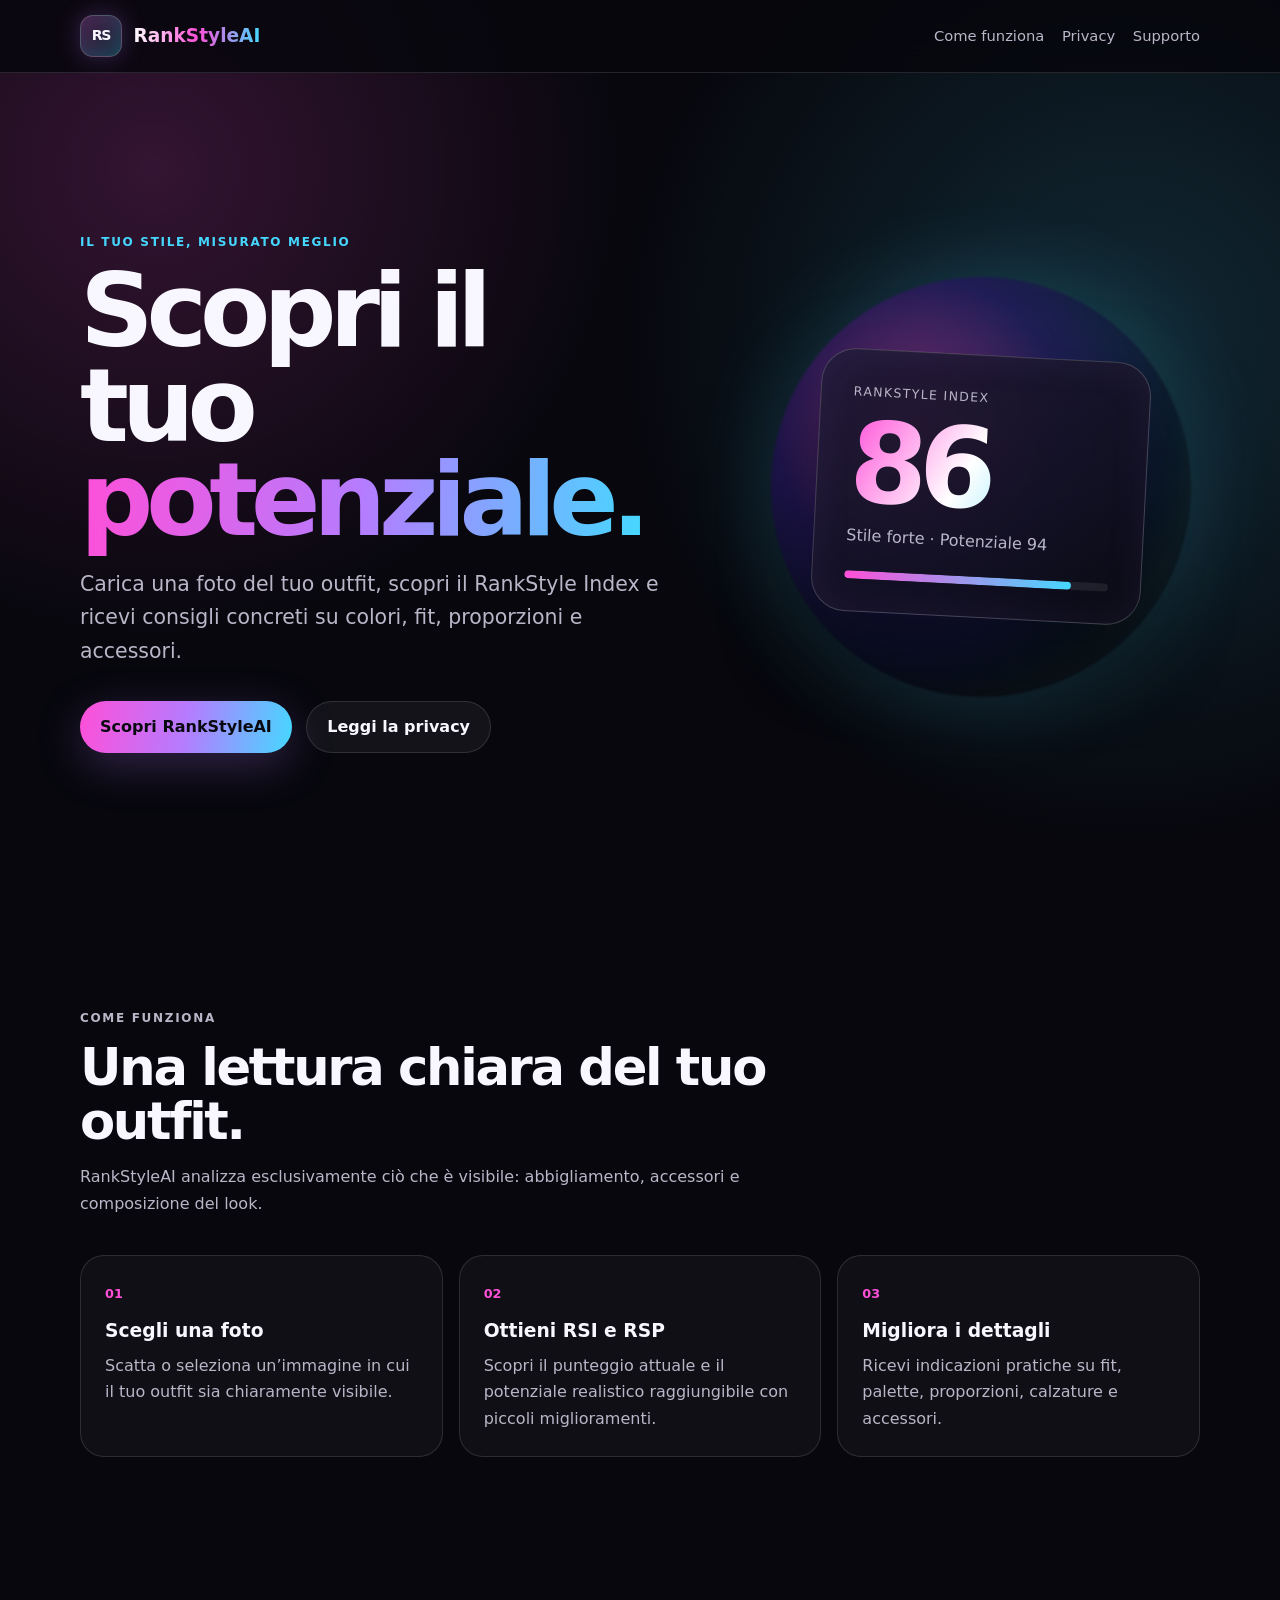
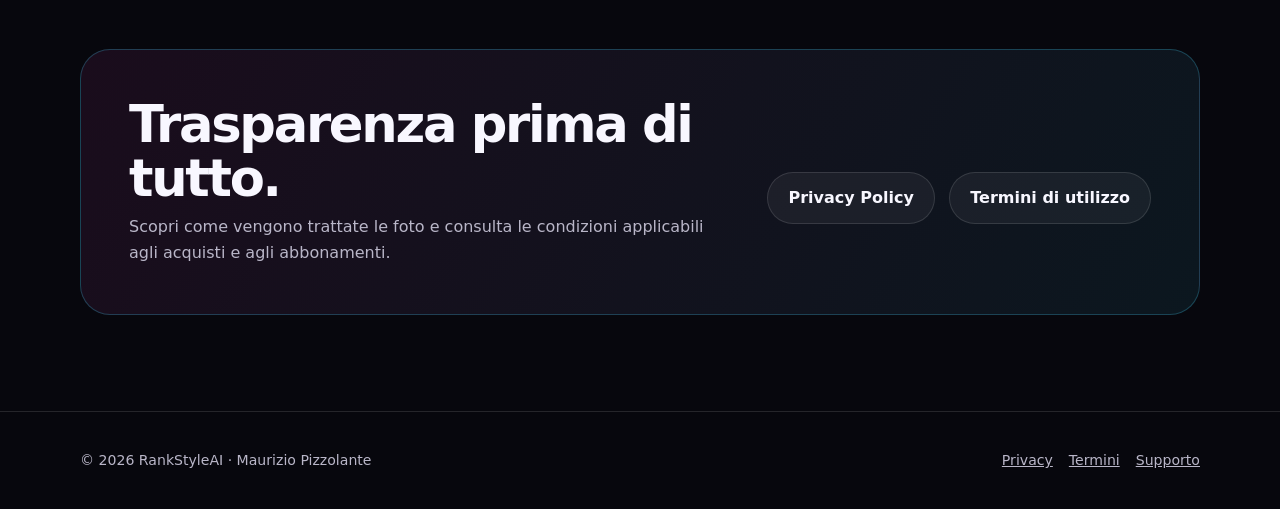
==== index.html @ 20ea955f "Launch RankStyleAI website" ====
<!doctype html>
<html lang="it">
<head>
  <meta charset="utf-8">
  <meta name="viewport" content="width=device-width, initial-scale=1">
  <meta name="theme-color" content="#07070d">
  <meta name="description" content="RankStyleAI trasforma una foto del tuo outfit in un punteggio e consigli di stile personalizzati.">
  <meta property="og:type" content="website"><meta property="og:title" content="RankStyleAI — Scopri il potenziale del tuo stile"><meta property="og:description" content="Trasforma una foto del tuo outfit in un punteggio e consigli di stile personalizzati."><meta property="og:url" content="https://mauriziopizzolante.github.io/rankstyleai-site/"><meta property="og:image" content="https://mauriziopizzolante.github.io/rankstyleai-site/og.png">
  <meta name="twitter:card" content="summary_large_image"><meta name="twitter:title" content="RankStyleAI"><meta name="twitter:description" content="Scopri il potenziale del tuo stile"><meta name="twitter:image" content="https://mauriziopizzolante.github.io/rankstyleai-site/og.png">
  <title>RankStyleAI — Scopri il potenziale del tuo stile</title>
  <link rel="icon" href="icon.png" type="image/png">
  <link rel="stylesheet" href="styles.css">
</head>
<body>
  <a class="skip-link" href="#contenuto">Vai al contenuto</a>
  <header class="site-header">
    <nav class="nav" aria-label="Navigazione principale">
      <a class="brand" href="./" aria-label="RankStyleAI home"><span class="brand-mark" aria-hidden="true">RS</span><span class="brand-name">RankStyleAI</span></a>
      <div class="nav-links"><a href="#come-funziona">Come funziona</a><a href="privacy/">Privacy</a><a href="support/">Supporto</a></div>
    </nav>
  </header>
  <main id="contenuto">
    <section class="hero shell">
      <div>
        <p class="eyebrow">Il tuo stile, misurato meglio</p>
        <h1>Scopri il tuo <span class="gradient-text">potenziale.</span></h1>
        <p class="lead">Carica una foto del tuo outfit, scopri il RankStyle Index e ricevi consigli concreti su colori, fit, proporzioni e accessori.</p>
        <div class="actions"><a class="button button-primary" href="#come-funziona">Scopri RankStyleAI</a><a class="button button-secondary" href="privacy/">Leggi la privacy</a></div>
      </div>
      <div class="hero-art" aria-label="Esempio di RankStyle Index pari a 86 su 100">
        <div class="orb" aria-hidden="true"></div>
        <div class="score-card"><div class="score-kicker">RankStyle Index</div><div class="score">86</div><div class="score-label">Stile forte · Potenziale 94</div><div class="score-bar" aria-hidden="true"></div></div>
      </div>
    </section>
    <section class="section shell" id="come-funziona">
      <div class="section-heading"><p class="eyebrow">Come funziona</p><h2>Una lettura chiara del tuo outfit.</h2><p>RankStyleAI analizza esclusivamente ciò che è visibile: abbigliamento, accessori e composizione del look.</p></div>
      <div class="grid">
        <article class="card"><span class="card-number">01</span><h3>Scegli una foto</h3><p>Scatta o seleziona un’immagine in cui il tuo outfit sia chiaramente visibile.</p></article>
        <article class="card"><span class="card-number">02</span><h3>Ottieni RSI e RSP</h3><p>Scopri il punteggio attuale e il potenziale realistico raggiungibile con piccoli miglioramenti.</p></article>
        <article class="card"><span class="card-number">03</span><h3>Migliora i dettagli</h3><p>Ricevi indicazioni pratiche su fit, palette, proporzioni, calzature e accessori.</p></article>
      </div>
    </section>
    <section class="section shell">
      <div class="legal-callout"><div><h2>Trasparenza prima di tutto.</h2><p>Scopri come vengono trattate le foto e consulta le condizioni applicabili agli acquisti e agli abbonamenti.</p></div><div class="actions"><a class="button button-secondary" href="privacy/">Privacy Policy</a><a class="button button-secondary" href="terms/">Termini di utilizzo</a></div></div>
    </section>
  </main>
  <footer class="site-footer"><div class="footer-inner"><span>© 2026 RankStyleAI · Maurizio Pizzolante</span><div class="footer-links"><a href="privacy/">Privacy</a><a href="terms/">Termini</a><a href="support/">Supporto</a></div></div></footer>
</body>
</html>
---- styles.css ----
:root {
  color-scheme: dark;
  --bg: #07070d;
  --surface: #171722;
  --text: #f8f7ff;
  --muted: #b9b6c8;
  --pink: #ff4fd8;
  --blue: #45d8ff;
  --lavender: #b57cff;
  --line: rgba(255, 255, 255, 0.12);
}

* { box-sizing: border-box; }
html { scroll-behavior: smooth; }
body {
  margin: 0;
  min-width: 320px;
  background:
    radial-gradient(circle at 12% 8%, rgba(255, 79, 216, 0.18), transparent 30rem),
    radial-gradient(circle at 88% 16%, rgba(69, 216, 255, 0.16), transparent 32rem),
    var(--bg);
  color: var(--text);
  font-family: Inter, ui-sans-serif, system-ui, -apple-system, BlinkMacSystemFont, "Segoe UI", sans-serif;
  line-height: 1.65;
}

a { color: inherit; }
.skip-link { position: fixed; left: 1rem; top: -5rem; z-index: 20; padding: .7rem 1rem; background: white; color: black; }
.skip-link:focus { top: 1rem; }

.site-header {
  position: sticky;
  top: 0;
  z-index: 10;
  border-bottom: 1px solid var(--line);
  background: rgba(7, 7, 13, .82);
  backdrop-filter: blur(18px);
}
.nav {
  width: min(1120px, calc(100% - 2rem));
  min-height: 72px;
  margin: auto;
  display: flex;
  align-items: center;
  justify-content: space-between;
  gap: 1.5rem;
}
.brand { display: inline-flex; align-items: center; gap: .72rem; text-decoration: none; font-weight: 850; font-size: 1.16rem; }
.brand-mark {
  display: grid;
  place-items: center;
  width: 42px;
  aspect-ratio: 1;
  border: 1px solid rgba(255,255,255,.2);
  border-radius: 13px;
  background: linear-gradient(135deg, rgba(255,79,216,.25), rgba(69,216,255,.22));
  box-shadow: 0 0 24px rgba(181,124,255,.26), inset 0 0 18px rgba(69,216,255,.12);
  font-size: .88rem;
  letter-spacing: -.08em;
}
.brand-name { background: linear-gradient(90deg, white, var(--pink), var(--blue)); background-clip: text; color: transparent; }
.nav-links { display: flex; align-items: center; gap: 1.1rem; font-size: .92rem; }
.nav-links a { color: var(--muted); text-decoration: none; }
.nav-links a:hover, .nav-links a:focus-visible { color: white; }

main { overflow: hidden; }
.shell { width: min(1120px, calc(100% - 2rem)); margin-inline: auto; }
.hero {
  min-height: calc(100vh - 72px);
  display: grid;
  grid-template-columns: 1.15fr .85fr;
  align-items: center;
  gap: clamp(2rem, 7vw, 7rem);
  padding-block: 5rem;
}
.eyebrow { color: var(--blue); font-weight: 750; letter-spacing: .14em; text-transform: uppercase; font-size: .75rem; }
h1 { margin: .6rem 0 1.2rem; max-width: 13ch; font-size: clamp(3.4rem, 8vw, 7.4rem); line-height: .92; letter-spacing: -.07em; }
.gradient-text { background: linear-gradient(95deg, var(--pink), var(--lavender), var(--blue)); background-clip: text; color: transparent; }
.lead { max-width: 640px; color: var(--muted); font-size: clamp(1.05rem, 1.7vw, 1.28rem); }
.actions { display: flex; flex-wrap: wrap; gap: .9rem; margin-top: 2rem; }
.button { display: inline-flex; align-items: center; justify-content: center; min-height: 48px; padding: .75rem 1.25rem; border: 1px solid var(--line); border-radius: 999px; text-decoration: none; font-weight: 750; }
.button-primary { border: 0; background: linear-gradient(100deg, var(--pink), var(--lavender), var(--blue)); color: #090910; box-shadow: 0 12px 45px rgba(181,124,255,.25); }
.button-secondary { background: rgba(255,255,255,.05); }
.hero-art { position: relative; display: grid; place-items: center; min-height: 430px; }
.orb { position: absolute; width: min(420px, 84vw); aspect-ratio: 1; border-radius: 50%; background: radial-gradient(circle at 35% 35%, rgba(255,79,216,.5), rgba(57,28,150,.42) 38%, rgba(4,13,54,.25) 65%, transparent 72%); filter: blur(1px); box-shadow: 0 0 90px rgba(69,216,255,.2); }
.score-card { position: relative; width: min(330px, 82vw); padding: 2rem; border: 1px solid rgba(255,255,255,.2); border-radius: 34px; background: linear-gradient(145deg, rgba(29,24,51,.92), rgba(10,10,18,.88)); box-shadow: 0 34px 90px rgba(0,0,0,.48), inset 0 0 40px rgba(181,124,255,.08); transform: rotate(3deg); }
.score-kicker { color: var(--muted); font-size: .78rem; letter-spacing: .11em; text-transform: uppercase; }
.score { margin: .25rem 0; font-size: 7rem; font-weight: 900; line-height: 1; letter-spacing: -.08em; background: linear-gradient(120deg, var(--pink), white 46%, var(--blue)); background-clip: text; color: transparent; }
.score-label { color: var(--muted); }
.score-bar { height: 8px; margin-top: 1.4rem; overflow: hidden; border-radius: 999px; background: rgba(255,255,255,.08); }
.score-bar::after { content: ""; display: block; width: 86%; height: 100%; border-radius: inherit; background: linear-gradient(90deg, var(--pink), var(--blue)); }

.section { padding-block: 6rem; }
.section-heading { max-width: 720px; margin-bottom: 2.4rem; }
.section h2, .legal-page h1 { margin: .4rem 0 .8rem; font-size: clamp(2.2rem, 4vw, 4rem); line-height: 1.05; letter-spacing: -.045em; }
.section-heading p { color: var(--muted); }
.grid { display: grid; grid-template-columns: repeat(3, 1fr); gap: 1rem; }
.card { padding: 1.5rem; border: 1px solid var(--line); border-radius: 24px; background: rgba(255,255,255,.035); }
.card-number { color: var(--pink); font-weight: 850; font-size: .8rem; }
.card h3 { margin: .6rem 0 .35rem; }
.card p { margin: 0; color: var(--muted); }
.legal-callout { display: grid; grid-template-columns: 1fr auto; align-items: center; gap: 2rem; padding: clamp(1.6rem, 4vw, 3rem); border: 1px solid rgba(69,216,255,.24); border-radius: 30px; background: linear-gradient(120deg, rgba(255,79,216,.08), rgba(69,216,255,.08)); }
.legal-callout h2 { margin: 0 0 .5rem; }
.legal-callout p { margin: 0; color: var(--muted); }

.legal-page { width: min(820px, calc(100% - 2rem)); margin: auto; padding: 5rem 0 7rem; }
.legal-page .updated { color: var(--blue); font-weight: 700; }
.legal-page h2 { margin-top: 2.6rem; line-height: 1.2; }
.legal-page p, .legal-page li { color: #d3d0dc; }
.legal-page a { color: var(--blue); }
.language-switch { display: inline-flex; gap: .4rem; margin: 1rem 0 2rem; padding: .35rem; border: 1px solid var(--line); border-radius: 999px; }
.language-switch a { padding: .4rem .8rem; border-radius: 999px; color: var(--muted); text-decoration: none; }
.language-switch a[aria-current="page"] { background: rgba(255,255,255,.1); color: white; }
.policy-language + .policy-language { margin-top: 5rem; padding-top: 4rem; border-top: 1px solid var(--line); }

.site-footer { border-top: 1px solid var(--line); }
.footer-inner { width: min(1120px, calc(100% - 2rem)); margin: auto; padding: 2.3rem 0; display: flex; justify-content: space-between; gap: 2rem; color: var(--muted); font-size: .88rem; }
.footer-links { display: flex; flex-wrap: wrap; gap: 1rem; }
.footer-links a:hover { color: white; }

@media (max-width: 760px) {
  .nav { min-height: 64px; }
  .nav-links a:not(:last-child) { display: none; }
  .hero { min-height: auto; grid-template-columns: 1fr; padding-block: 4rem 2rem; }
  .hero-art { min-height: 360px; }
  .grid { grid-template-columns: 1fr; }
  .legal-callout { grid-template-columns: 1fr; }
  .footer-inner { flex-direction: column; }
}

@media (prefers-reduced-motion: reduce) { html { scroll-behavior: auto; } }
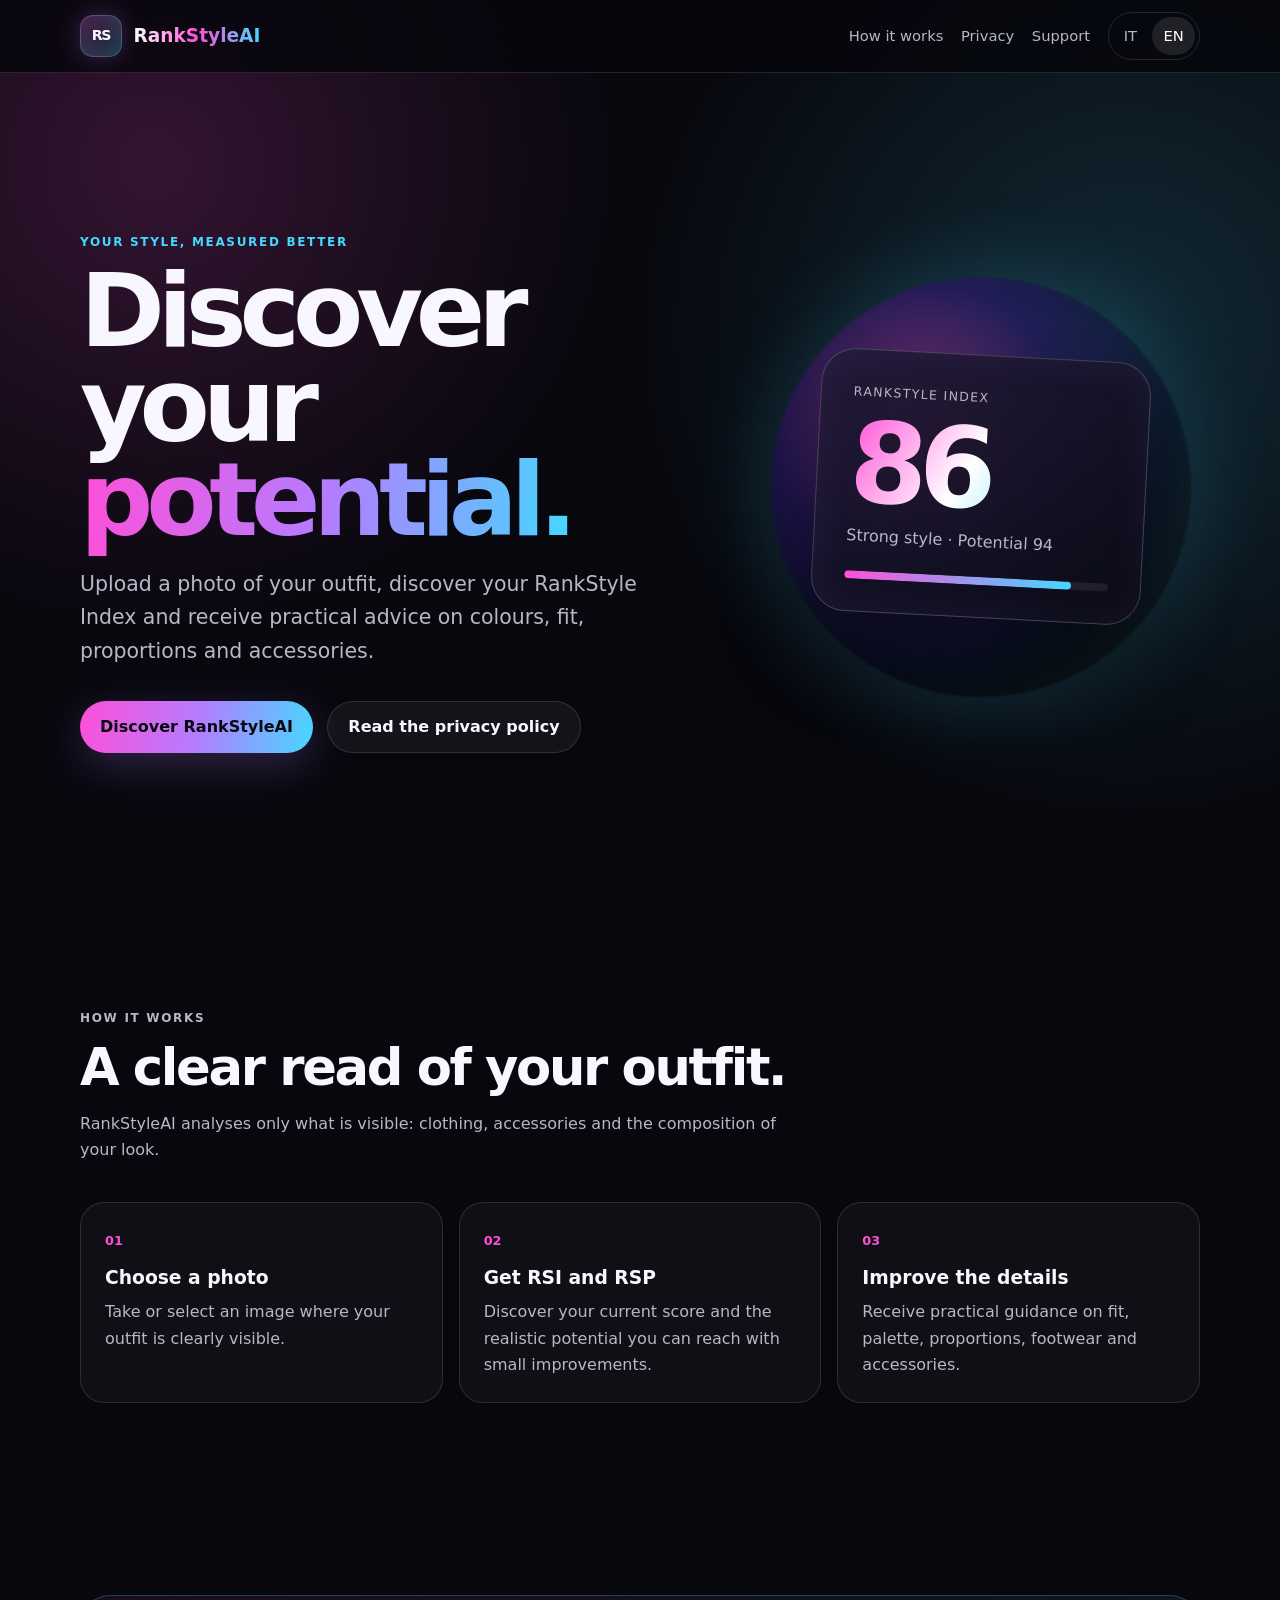
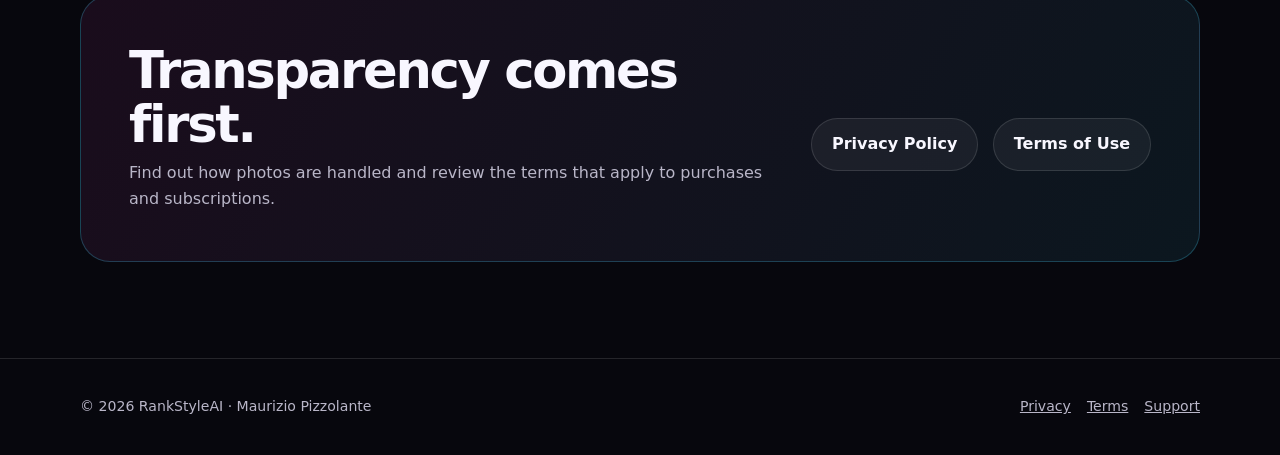
==== commit 99be9721: "Add automatic Italian and English site localization" ====
--- a/index.html
+++ b/index.html
@@ -1,49 +1,6 @@
 <!doctype html>
-<html lang="it">
-<head>
-  <meta charset="utf-8">
-  <meta name="viewport" content="width=device-width, initial-scale=1">
-  <meta name="theme-color" content="#07070d">
-  <meta name="description" content="RankStyleAI trasforma una foto del tuo outfit in un punteggio e consigli di stile personalizzati.">
-  <meta property="og:type" content="website"><meta property="og:title" content="RankStyleAI — Scopri il potenziale del tuo stile"><meta property="og:description" content="Trasforma una foto del tuo outfit in un punteggio e consigli di stile personalizzati."><meta property="og:url" content="https://mauriziopizzolante.github.io/rankstyleai-site/"><meta property="og:image" content="https://mauriziopizzolante.github.io/rankstyleai-site/og.png">
-  <meta name="twitter:card" content="summary_large_image"><meta name="twitter:title" content="RankStyleAI"><meta name="twitter:description" content="Scopri il potenziale del tuo stile"><meta name="twitter:image" content="https://mauriziopizzolante.github.io/rankstyleai-site/og.png">
-  <title>RankStyleAI — Scopri il potenziale del tuo stile</title>
-  <link rel="icon" href="icon.png" type="image/png">
-  <link rel="stylesheet" href="styles.css">
-</head>
+<html lang="it"><head><meta charset="utf-8"><meta name="viewport" content="width=device-width, initial-scale=1"><meta name="theme-color" content="#07070d"><meta name="description" content="RankStyleAI trasforma una foto del tuo outfit in un punteggio e consigli di stile personalizzati."><meta property="og:type" content="website"><meta property="og:title" content="RankStyleAI"><meta property="og:url" content="https://rankstyleai-site.pages.dev/"><meta property="og:image" content="https://rankstyleai-site.pages.dev/og.png"><title>RankStyleAI</title><link rel="icon" href="icon.png" type="image/png"><link rel="stylesheet" href="styles.css"><script src="lang.js" defer></script></head>
 <body>
-  <a class="skip-link" href="#contenuto">Vai al contenuto</a>
-  <header class="site-header">
-    <nav class="nav" aria-label="Navigazione principale">
-      <a class="brand" href="./" aria-label="RankStyleAI home"><span class="brand-mark" aria-hidden="true">RS</span><span class="brand-name">RankStyleAI</span></a>
-      <div class="nav-links"><a href="#come-funziona">Come funziona</a><a href="privacy/">Privacy</a><a href="support/">Supporto</a></div>
-    </nav>
-  </header>
-  <main id="contenuto">
-    <section class="hero shell">
-      <div>
-        <p class="eyebrow">Il tuo stile, misurato meglio</p>
-        <h1>Scopri il tuo <span class="gradient-text">potenziale.</span></h1>
-        <p class="lead">Carica una foto del tuo outfit, scopri il RankStyle Index e ricevi consigli concreti su colori, fit, proporzioni e accessori.</p>
-        <div class="actions"><a class="button button-primary" href="#come-funziona">Scopri RankStyleAI</a><a class="button button-secondary" href="privacy/">Leggi la privacy</a></div>
-      </div>
-      <div class="hero-art" aria-label="Esempio di RankStyle Index pari a 86 su 100">
-        <div class="orb" aria-hidden="true"></div>
-        <div class="score-card"><div class="score-kicker">RankStyle Index</div><div class="score">86</div><div class="score-label">Stile forte · Potenziale 94</div><div class="score-bar" aria-hidden="true"></div></div>
-      </div>
-    </section>
-    <section class="section shell" id="come-funziona">
-      <div class="section-heading"><p class="eyebrow">Come funziona</p><h2>Una lettura chiara del tuo outfit.</h2><p>RankStyleAI analizza esclusivamente ciò che è visibile: abbigliamento, accessori e composizione del look.</p></div>
-      <div class="grid">
-        <article class="card"><span class="card-number">01</span><h3>Scegli una foto</h3><p>Scatta o seleziona un’immagine in cui il tuo outfit sia chiaramente visibile.</p></article>
-        <article class="card"><span class="card-number">02</span><h3>Ottieni RSI e RSP</h3><p>Scopri il punteggio attuale e il potenziale realistico raggiungibile con piccoli miglioramenti.</p></article>
-        <article class="card"><span class="card-number">03</span><h3>Migliora i dettagli</h3><p>Ricevi indicazioni pratiche su fit, palette, proporzioni, calzature e accessori.</p></article>
-      </div>
-    </section>
-    <section class="section shell">
-      <div class="legal-callout"><div><h2>Trasparenza prima di tutto.</h2><p>Scopri come vengono trattate le foto e consulta le condizioni applicabili agli acquisti e agli abbonamenti.</p></div><div class="actions"><a class="button button-secondary" href="privacy/">Privacy Policy</a><a class="button button-secondary" href="terms/">Termini di utilizzo</a></div></div>
-    </section>
-  </main>
-  <footer class="site-footer"><div class="footer-inner"><span>© 2026 RankStyleAI · Maurizio Pizzolante</span><div class="footer-links"><a href="privacy/">Privacy</a><a href="terms/">Termini</a><a href="support/">Supporto</a></div></div></footer>
-</body>
-</html>
+  <div data-language-content="it"><a class="skip-link" href="#content-it">Vai al contenuto</a><header class="site-header"><nav class="nav" aria-label="Navigazione principale"><a class="brand" href="./"><span class="brand-mark">RS</span><span class="brand-name">RankStyleAI</span></a><div class="nav-links"><a href="#come-funziona-it">Come funziona</a><a href="privacy/">Privacy</a><a href="support/">Supporto</a><span class="language-switch" aria-label="Seleziona lingua"><button type="button" data-language-choice="it">IT</button><button type="button" data-language-choice="en">EN</button></span></div></nav></header><main id="content-it"><section class="hero shell"><div><p class="eyebrow">Il tuo stile, misurato meglio</p><h1>Scopri il tuo <span class="gradient-text">potenziale.</span></h1><p class="lead">Carica una foto del tuo outfit, scopri il RankStyle Index e ricevi consigli concreti su colori, fit, proporzioni e accessori.</p><div class="actions"><a class="button button-primary" href="#come-funziona-it">Scopri RankStyleAI</a><a class="button button-secondary" href="privacy/">Leggi la privacy</a></div></div><div class="hero-art" aria-label="Esempio di RankStyle Index pari a 86 su 100"><div class="orb"></div><div class="score-card"><div class="score-kicker">RankStyle Index</div><div class="score">86</div><div class="score-label">Stile forte · Potenziale 94</div><div class="score-bar"></div></div></div></section><section class="section shell" id="come-funziona-it"><div class="section-heading"><p class="eyebrow">Come funziona</p><h2>Una lettura chiara del tuo outfit.</h2><p>RankStyleAI analizza esclusivamente ciò che è visibile: abbigliamento, accessori e composizione del look.</p></div><div class="grid"><article class="card"><span class="card-number">01</span><h3>Scegli una foto</h3><p>Scatta o seleziona un’immagine in cui il tuo outfit sia chiaramente visibile.</p></article><article class="card"><span class="card-number">02</span><h3>Ottieni RSI e RSP</h3><p>Scopri il punteggio attuale e il potenziale realistico raggiungibile con piccoli miglioramenti.</p></article><article class="card"><span class="card-number">03</span><h3>Migliora i dettagli</h3><p>Ricevi indicazioni pratiche su fit, palette, proporzioni, calzature e accessori.</p></article></div></section><section class="section shell"><div class="legal-callout"><div><h2>Trasparenza prima di tutto.</h2><p>Scopri come vengono trattate le foto e consulta le condizioni applicabili agli acquisti e agli abbonamenti.</p></div><div class="actions"><a class="button button-secondary" href="privacy/">Privacy Policy</a><a class="button button-secondary" href="terms/">Termini di utilizzo</a></div></div></section></main><footer class="site-footer"><div class="footer-inner"><span>© 2026 RankStyleAI · Maurizio Pizzolante</span><div class="footer-links"><a href="privacy/">Privacy</a><a href="terms/">Termini</a><a href="support/">Supporto</a></div></div></footer></div>
+  <div data-language-content="en" hidden><a class="skip-link" href="#content-en">Skip to content</a><header class="site-header"><nav class="nav" aria-label="Main navigation"><a class="brand" href="./"><span class="brand-mark">RS</span><span class="brand-name">RankStyleAI</span></a><div class="nav-links"><a href="#how-it-works-en">How it works</a><a href="privacy/">Privacy</a><a href="support/">Support</a><span class="language-switch" aria-label="Choose language"><button type="button" data-language-choice="it">IT</button><button type="button" data-language-choice="en">EN</button></span></div></nav></header><main id="content-en"><section class="hero shell"><div><p class="eyebrow">Your style, measured better</p><h1>Discover your <span class="gradient-text">potential.</span></h1><p class="lead">Upload a photo of your outfit, discover your RankStyle Index and receive practical advice on colours, fit, proportions and accessories.</p><div class="actions"><a class="button button-primary" href="#how-it-works-en">Discover RankStyleAI</a><a class="button button-secondary" href="privacy/">Read the privacy policy</a></div></div><div class="hero-art" aria-label="Example RankStyle Index score: 86 out of 100"><div class="orb"></div><div class="score-card"><div class="score-kicker">RankStyle Index</div><div class="score">86</div><div class="score-label">Strong style · Potential 94</div><div class="score-bar"></div></div></div></section><section class="section shell" id="how-it-works-en"><div class="section-heading"><p class="eyebrow">How it works</p><h2>A clear read of your outfit.</h2><p>RankStyleAI analyses only what is visible: clothing, accessories and the composition of your look.</p></div><div class="grid"><article class="card"><span class="card-number">01</span><h3>Choose a photo</h3><p>Take or select an image where your outfit is clearly visible.</p></article><article class="card"><span class="card-number">02</span><h3>Get RSI and RSP</h3><p>Discover your current score and the realistic potential you can reach with small improvements.</p></article><article class="card"><span class="card-number">03</span><h3>Improve the details</h3><p>Receive practical guidance on fit, palette, proportions, footwear and accessories.</p></article></div></section><section class="section shell"><div class="legal-callout"><div><h2>Transparency comes first.</h2><p>Find out how photos are handled and review the terms that apply to purchases and subscriptions.</p></div><div class="actions"><a class="button button-secondary" href="privacy/">Privacy Policy</a><a class="button button-secondary" href="terms/">Terms of Use</a></div></div></section></main><footer class="site-footer"><div class="footer-inner"><span>© 2026 RankStyleAI · Maurizio Pizzolante</span><div class="footer-links"><a href="privacy/">Privacy</a><a href="terms/">Terms</a><a href="support/">Support</a></div></div></footer></div>
+</body></html>
--- a/styles.css
+++ b/styles.css
@@ -108,10 +108,9 @@
 .legal-page h2 { margin-top: 2.6rem; line-height: 1.2; }
 .legal-page p, .legal-page li { color: #d3d0dc; }
 .legal-page a { color: var(--blue); }
-.language-switch { display: inline-flex; gap: .4rem; margin: 1rem 0 2rem; padding: .35rem; border: 1px solid var(--line); border-radius: 999px; }
-.language-switch a { padding: .4rem .8rem; border-radius: 999px; color: var(--muted); text-decoration: none; }
-.language-switch a[aria-current="page"] { background: rgba(255,255,255,.1); color: white; }
-.policy-language + .policy-language { margin-top: 5rem; padding-top: 4rem; border-top: 1px solid var(--line); }
+.language-switch { display: inline-flex; gap: .25rem; margin: 0; padding: .25rem; border: 1px solid var(--line); border-radius: 999px; }
+.language-switch button { appearance: none; border: 0; padding: .4rem .7rem; border-radius: 999px; background: transparent; color: var(--muted); cursor: pointer; font: inherit; }
+.language-switch button[aria-pressed="true"] { background: rgba(255,255,255,.1); color: white; }
 
 .site-footer { border-top: 1px solid var(--line); }
 .footer-inner { width: min(1120px, calc(100% - 2rem)); margin: auto; padding: 2.3rem 0; display: flex; justify-content: space-between; gap: 2rem; color: var(--muted); font-size: .88rem; }
@@ -126,6 +125,7 @@
   .grid { grid-template-columns: 1fr; }
   .legal-callout { grid-template-columns: 1fr; }
   .footer-inner { flex-direction: column; }
+  .language-switch { font-size: .82rem; }
 }
 
 @media (prefers-reduced-motion: reduce) { html { scroll-behavior: auto; } }
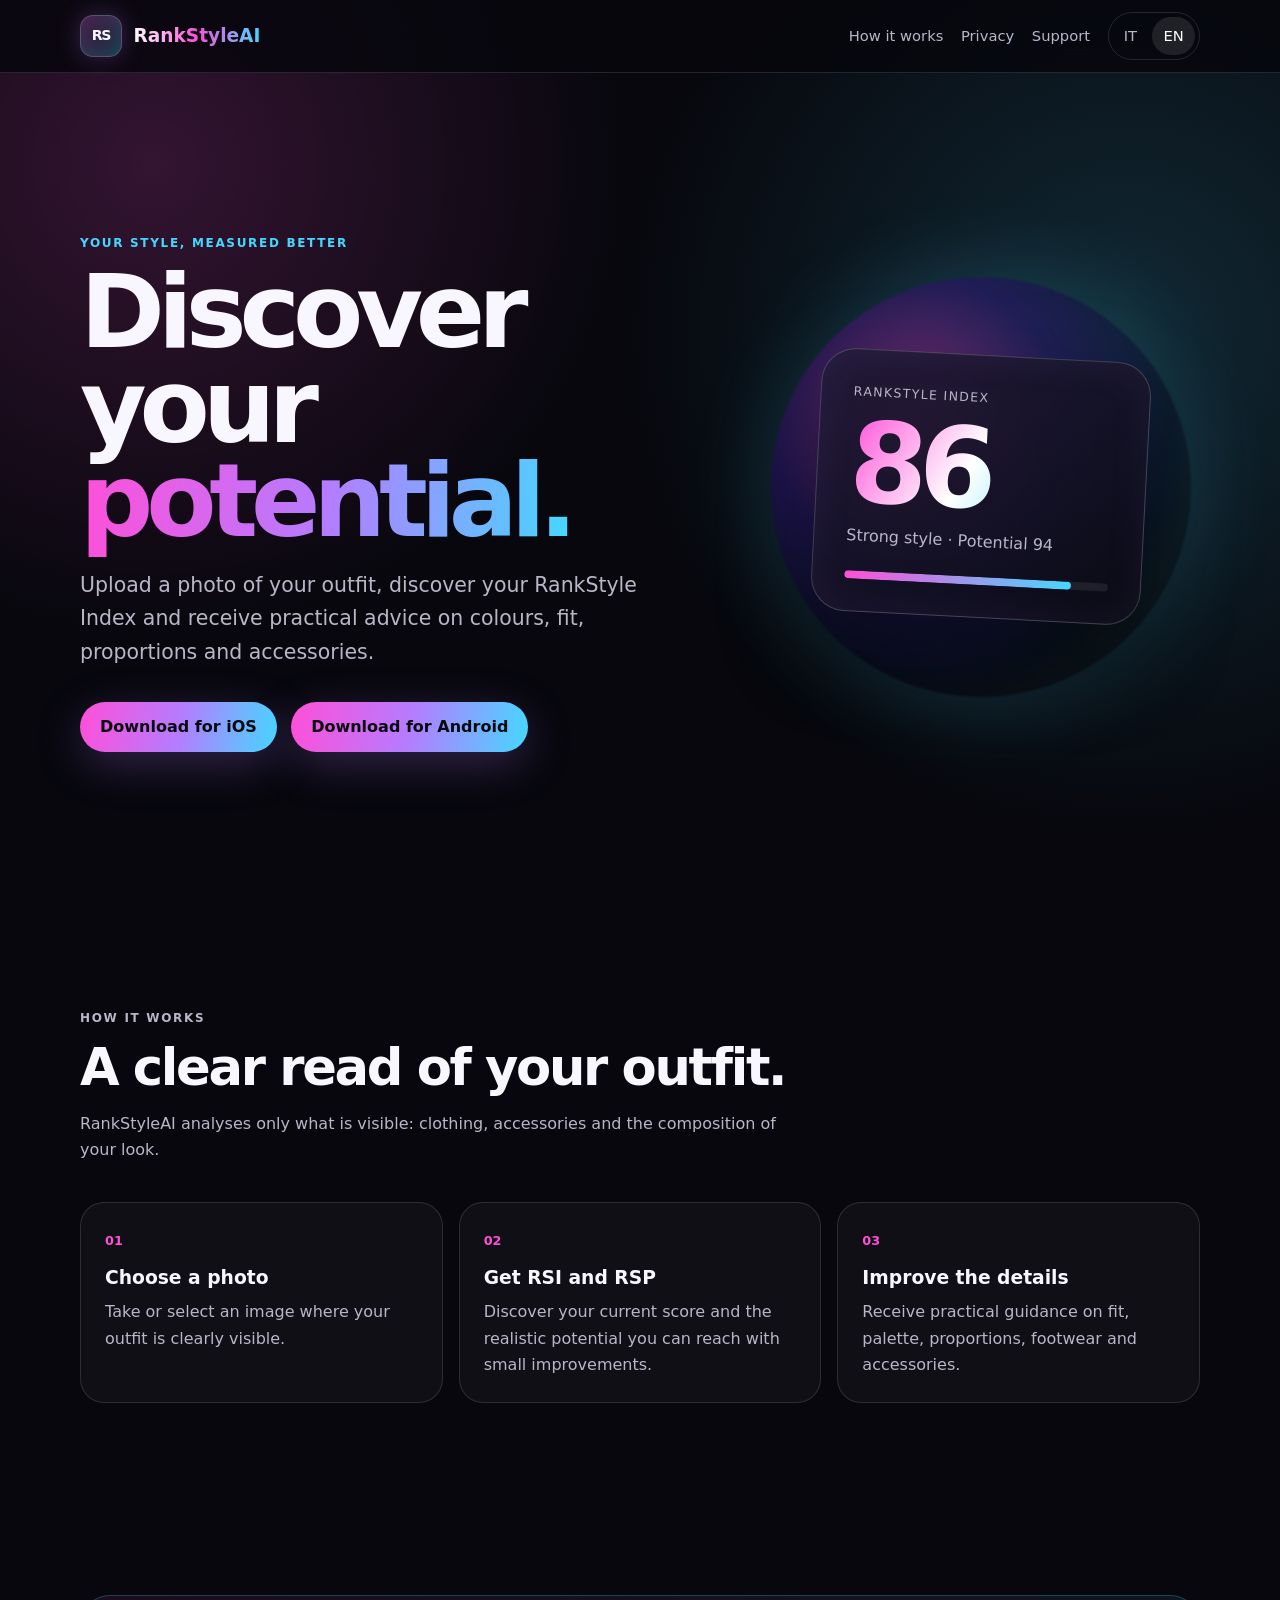
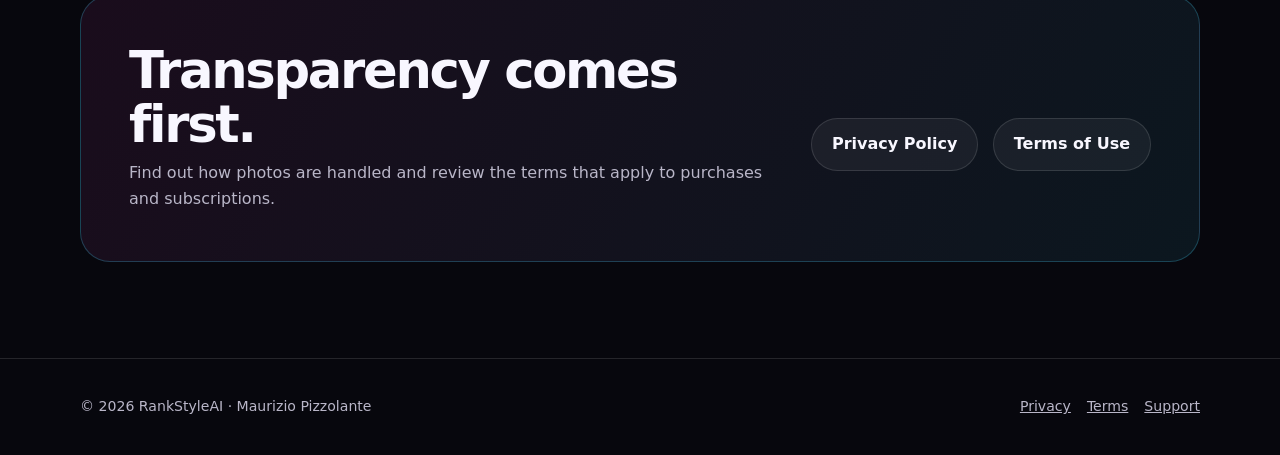
==== commit 0f199b88: "Add files via upload" ====
--- a/index.html
+++ b/index.html
@@ -1,6 +1,6 @@
 <!doctype html>
 <html lang="it"><head><meta charset="utf-8"><meta name="viewport" content="width=device-width, initial-scale=1"><meta name="theme-color" content="#07070d"><meta name="description" content="RankStyleAI trasforma una foto del tuo outfit in un punteggio e consigli di stile personalizzati."><meta property="og:type" content="website"><meta property="og:title" content="RankStyleAI"><meta property="og:url" content="https://rankstyleai-site.pages.dev/"><meta property="og:image" content="https://rankstyleai-site.pages.dev/og.png"><title>RankStyleAI</title><link rel="icon" href="icon.png" type="image/png"><link rel="stylesheet" href="styles.css"><script src="lang.js" defer></script></head>
 <body>
-  <div data-language-content="it"><a class="skip-link" href="#content-it">Vai al contenuto</a><header class="site-header"><nav class="nav" aria-label="Navigazione principale"><a class="brand" href="./"><span class="brand-mark">RS</span><span class="brand-name">RankStyleAI</span></a><div class="nav-links"><a href="#come-funziona-it">Come funziona</a><a href="privacy/">Privacy</a><a href="support/">Supporto</a><span class="language-switch" aria-label="Seleziona lingua"><button type="button" data-language-choice="it">IT</button><button type="button" data-language-choice="en">EN</button></span></div></nav></header><main id="content-it"><section class="hero shell"><div><p class="eyebrow">Il tuo stile, misurato meglio</p><h1>Scopri il tuo <span class="gradient-text">potenziale.</span></h1><p class="lead">Carica una foto del tuo outfit, scopri il RankStyle Index e ricevi consigli concreti su colori, fit, proporzioni e accessori.</p><div class="actions"><a class="button button-primary" href="#come-funziona-it">Scopri RankStyleAI</a><a class="button button-secondary" href="privacy/">Leggi la privacy</a></div></div><div class="hero-art" aria-label="Esempio di RankStyle Index pari a 86 su 100"><div class="orb"></div><div class="score-card"><div class="score-kicker">RankStyle Index</div><div class="score">86</div><div class="score-label">Stile forte · Potenziale 94</div><div class="score-bar"></div></div></div></section><section class="section shell" id="come-funziona-it"><div class="section-heading"><p class="eyebrow">Come funziona</p><h2>Una lettura chiara del tuo outfit.</h2><p>RankStyleAI analizza esclusivamente ciò che è visibile: abbigliamento, accessori e composizione del look.</p></div><div class="grid"><article class="card"><span class="card-number">01</span><h3>Scegli una foto</h3><p>Scatta o seleziona un’immagine in cui il tuo outfit sia chiaramente visibile.</p></article><article class="card"><span class="card-number">02</span><h3>Ottieni RSI e RSP</h3><p>Scopri il punteggio attuale e il potenziale realistico raggiungibile con piccoli miglioramenti.</p></article><article class="card"><span class="card-number">03</span><h3>Migliora i dettagli</h3><p>Ricevi indicazioni pratiche su fit, palette, proporzioni, calzature e accessori.</p></article></div></section><section class="section shell"><div class="legal-callout"><div><h2>Trasparenza prima di tutto.</h2><p>Scopri come vengono trattate le foto e consulta le condizioni applicabili agli acquisti e agli abbonamenti.</p></div><div class="actions"><a class="button button-secondary" href="privacy/">Privacy Policy</a><a class="button button-secondary" href="terms/">Termini di utilizzo</a></div></div></section></main><footer class="site-footer"><div class="footer-inner"><span>© 2026 RankStyleAI · Maurizio Pizzolante</span><div class="footer-links"><a href="privacy/">Privacy</a><a href="terms/">Termini</a><a href="support/">Supporto</a></div></div></footer></div>
-  <div data-language-content="en" hidden><a class="skip-link" href="#content-en">Skip to content</a><header class="site-header"><nav class="nav" aria-label="Main navigation"><a class="brand" href="./"><span class="brand-mark">RS</span><span class="brand-name">RankStyleAI</span></a><div class="nav-links"><a href="#how-it-works-en">How it works</a><a href="privacy/">Privacy</a><a href="support/">Support</a><span class="language-switch" aria-label="Choose language"><button type="button" data-language-choice="it">IT</button><button type="button" data-language-choice="en">EN</button></span></div></nav></header><main id="content-en"><section class="hero shell"><div><p class="eyebrow">Your style, measured better</p><h1>Discover your <span class="gradient-text">potential.</span></h1><p class="lead">Upload a photo of your outfit, discover your RankStyle Index and receive practical advice on colours, fit, proportions and accessories.</p><div class="actions"><a class="button button-primary" href="#how-it-works-en">Discover RankStyleAI</a><a class="button button-secondary" href="privacy/">Read the privacy policy</a></div></div><div class="hero-art" aria-label="Example RankStyle Index score: 86 out of 100"><div class="orb"></div><div class="score-card"><div class="score-kicker">RankStyle Index</div><div class="score">86</div><div class="score-label">Strong style · Potential 94</div><div class="score-bar"></div></div></div></section><section class="section shell" id="how-it-works-en"><div class="section-heading"><p class="eyebrow">How it works</p><h2>A clear read of your outfit.</h2><p>RankStyleAI analyses only what is visible: clothing, accessories and the composition of your look.</p></div><div class="grid"><article class="card"><span class="card-number">01</span><h3>Choose a photo</h3><p>Take or select an image where your outfit is clearly visible.</p></article><article class="card"><span class="card-number">02</span><h3>Get RSI and RSP</h3><p>Discover your current score and the realistic potential you can reach with small improvements.</p></article><article class="card"><span class="card-number">03</span><h3>Improve the details</h3><p>Receive practical guidance on fit, palette, proportions, footwear and accessories.</p></article></div></section><section class="section shell"><div class="legal-callout"><div><h2>Transparency comes first.</h2><p>Find out how photos are handled and review the terms that apply to purchases and subscriptions.</p></div><div class="actions"><a class="button button-secondary" href="privacy/">Privacy Policy</a><a class="button button-secondary" href="terms/">Terms of Use</a></div></div></section></main><footer class="site-footer"><div class="footer-inner"><span>© 2026 RankStyleAI · Maurizio Pizzolante</span><div class="footer-links"><a href="privacy/">Privacy</a><a href="terms/">Terms</a><a href="support/">Support</a></div></div></footer></div>
+  <div data-language-content="it"><a class="skip-link" href="#content-it">Vai al contenuto</a><header class="site-header"><nav class="nav" aria-label="Navigazione principale"><a class="brand" href="./"><span class="brand-mark">RS</span><span class="brand-name">RankStyleAI</span></a><div class="nav-links"><a href="#come-funziona-it">Come funziona</a><a href="privacy/">Privacy</a><a href="support/">Supporto</a><span class="language-switch" aria-label="Seleziona lingua"><button type="button" data-language-choice="it">IT</button><button type="button" data-language-choice="en">EN</button></span></div></nav></header><main id="content-it"><section class="hero shell"><div><p class="eyebrow">Il tuo stile, misurato meglio</p><h1>Scopri il tuo <span class="gradient-text">potenziale.</span></h1><p class="lead">Carica una foto del tuo outfit, scopri il RankStyle Index e ricevi consigli concreti su colori, fit, proporzioni e accessori.</p><div class="actions"><a class="button button-primary" href="https://apps.apple.com/it/app/rankstyleai/id6797046688" target="_blank">Scarica per iOS</a><a class="button button-primary" href="https://play.google.com/store/apps/details?id=com.rankstyleai.app" target="_blank">Scarica per Android</a></div></div><div class="hero-art" aria-label="Esempio di RankStyle Index pari a 86 su 100"><div class="orb"></div><div class="score-card"><div class="score-kicker">RankStyle Index</div><div class="score">86</div><div class="score-label">Stile forte · Potenziale 94</div><div class="score-bar"></div></div></div></section><section class="section shell" id="come-funziona-it"><div class="section-heading"><p class="eyebrow">Come funziona</p><h2>Una lettura chiara del tuo outfit.</h2><p>RankStyleAI analizza esclusivamente ciò che è visibile: abbigliamento, accessori e composizione del look.</p></div><div class="grid"><article class="card"><span class="card-number">01</span><h3>Scegli una foto</h3><p>Scatta o seleziona un’immagine in cui il tuo outfit sia chiaramente visibile.</p></article><article class="card"><span class="card-number">02</span><h3>Ottieni RSI e RSP</h3><p>Scopri il punteggio attuale e il potenziale realistico raggiungibile con piccoli miglioramenti.</p></article><article class="card"><span class="card-number">03</span><h3>Migliora i dettagli</h3><p>Ricevi indicazioni pratiche su fit, palette, proporzioni, calzature e accessori.</p></article></div></section><section class="section shell"><div class="legal-callout"><div><h2>Trasparenza prima di tutto.</h2><p>Scopri come vengono trattate le foto e consulta le condizioni applicabili agli acquisti e agli abbonamenti.</p></div><div class="actions"><a class="button button-secondary" href="privacy/">Privacy Policy</a><a class="button button-secondary" href="terms/">Termini di utilizzo</a></div></div></section></main><footer class="site-footer"><div class="footer-inner"><span>© 2026 RankStyleAI · Maurizio Pizzolante</span><div class="footer-links"><a href="privacy/">Privacy</a><a href="terms/">Termini</a><a href="support/">Supporto</a></div></div></footer></div>
+  <div data-language-content="en" hidden><a class="skip-link" href="#content-en">Skip to content</a><header class="site-header"><nav class="nav" aria-label="Main navigation"><a class="brand" href="./"><span class="brand-mark">RS</span><span class="brand-name">RankStyleAI</span></a><div class="nav-links"><a href="#how-it-works-en">How it works</a><a href="privacy/">Privacy</a><a href="support/">Support</a><span class="language-switch" aria-label="Choose language"><button type="button" data-language-choice="it">IT</button><button type="button" data-language-choice="en">EN</button></span></div></nav></header><main id="content-en"><section class="hero shell"><div><p class="eyebrow">Your style, measured better</p><h1>Discover your <span class="gradient-text">potential.</span></h1><p class="lead">Upload a photo of your outfit, discover your RankStyle Index and receive practical advice on colours, fit, proportions and accessories.</p><div class="actions"><a class="button button-primary" href="https://apps.apple.com/it/app/rankstyleai/id6797046688" target="_blank">Download for iOS</a><a class="button button-primary" href="https://play.google.com/store/apps/details?id=com.rankstyleai.app" target="_blank">Download for Android</a></div></div><div class="hero-art" aria-label="Example RankStyle Index score: 86 out of 100"><div class="orb"></div><div class="score-card"><div class="score-kicker">RankStyle Index</div><div class="score">86</div><div class="score-label">Strong style · Potential 94</div><div class="score-bar"></div></div></div></section><section class="section shell" id="how-it-works-en"><div class="section-heading"><p class="eyebrow">How it works</p><h2>A clear read of your outfit.</h2><p>RankStyleAI analyses only what is visible: clothing, accessories and the composition of your look.</p></div><div class="grid"><article class="card"><span class="card-number">01</span><h3>Choose a photo</h3><p>Take or select an image where your outfit is clearly visible.</p></article><article class="card"><span class="card-number">02</span><h3>Get RSI and RSP</h3><p>Discover your current score and the realistic potential you can reach with small improvements.</p></article><article class="card"><span class="card-number">03</span><h3>Improve the details</h3><p>Receive practical guidance on fit, palette, proportions, footwear and accessories.</p></article></div></section><section class="section shell"><div class="legal-callout"><div><h2>Transparency comes first.</h2><p>Find out how photos are handled and review the terms that apply to purchases and subscriptions.</p></div><div class="actions"><a class="button button-secondary" href="privacy/">Privacy Policy</a><a class="button button-secondary" href="terms/">Terms of Use</a></div></div></section></main><footer class="site-footer"><div class="footer-inner"><span>© 2026 RankStyleAI · Maurizio Pizzolante</span><div class="footer-links"><a href="privacy/">Privacy</a><a href="terms/">Terms</a><a href="support/">Support</a></div></div></footer></div>
 </body></html>
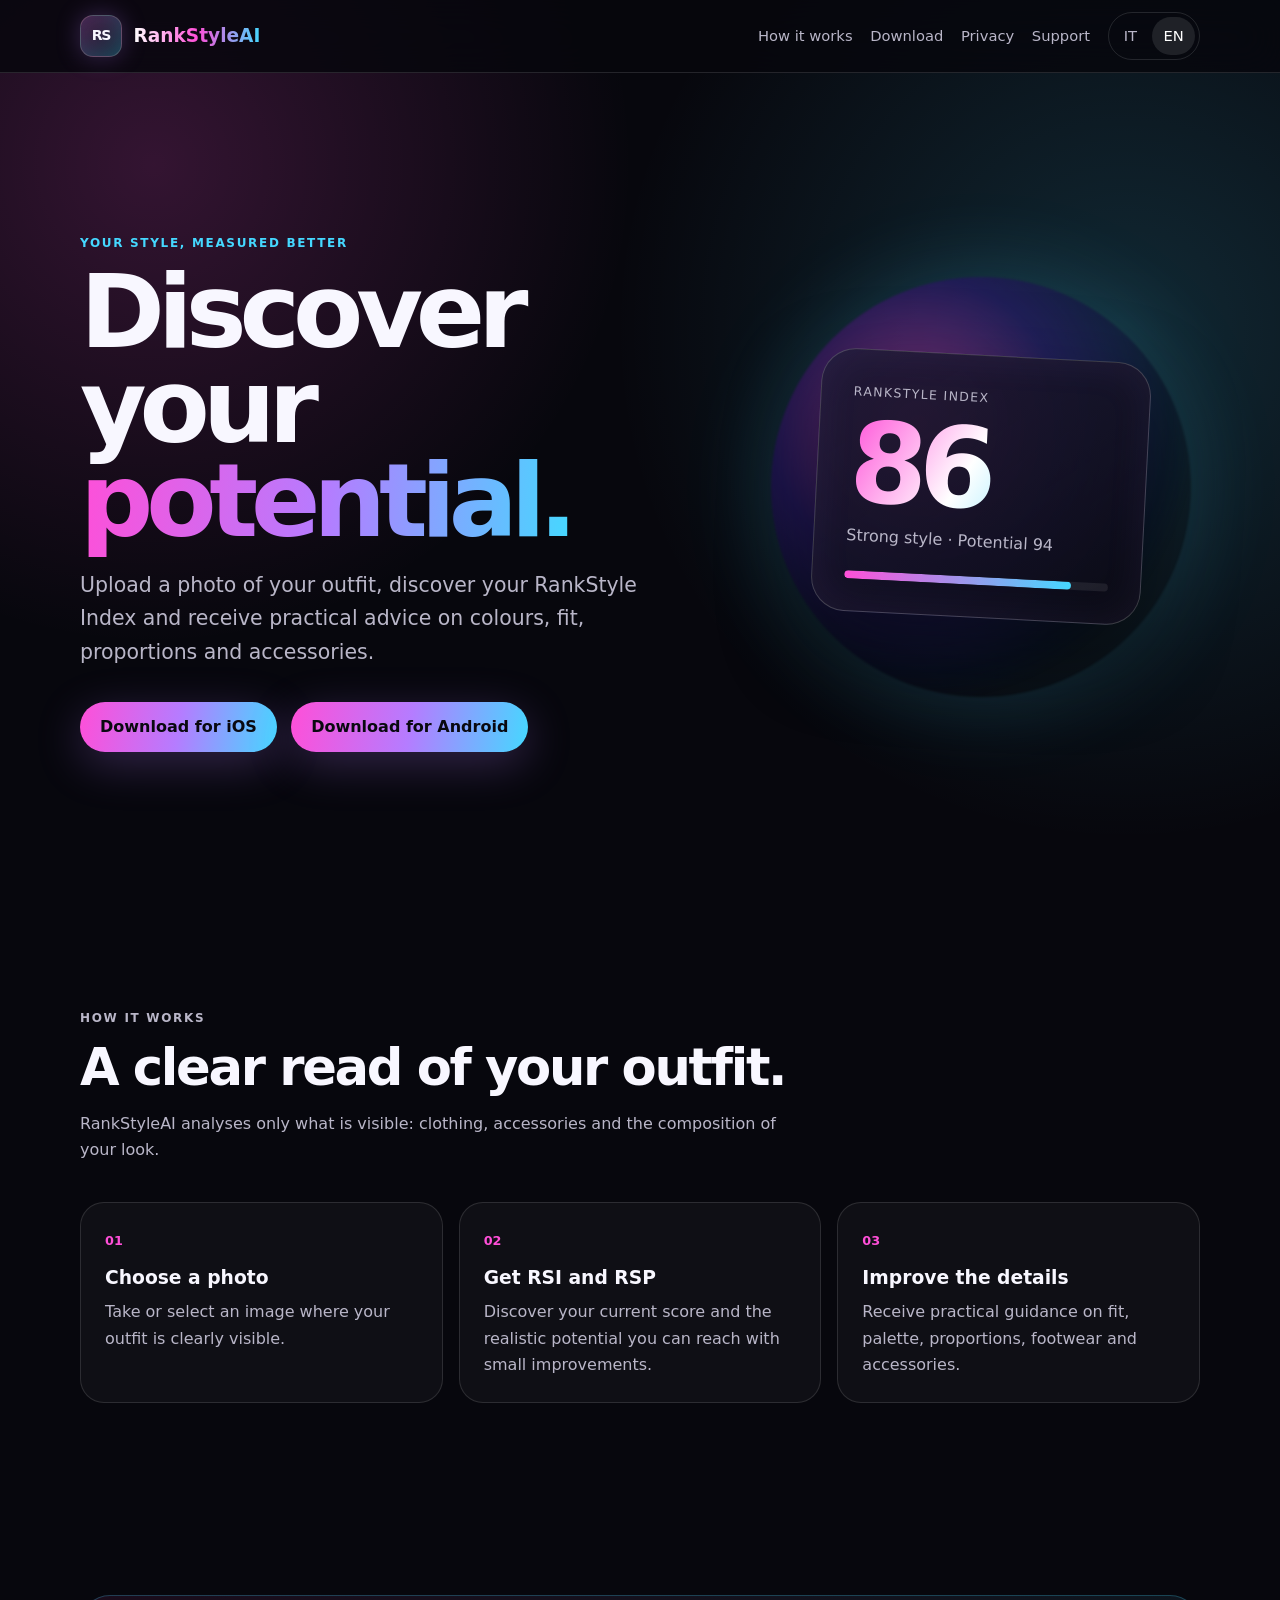
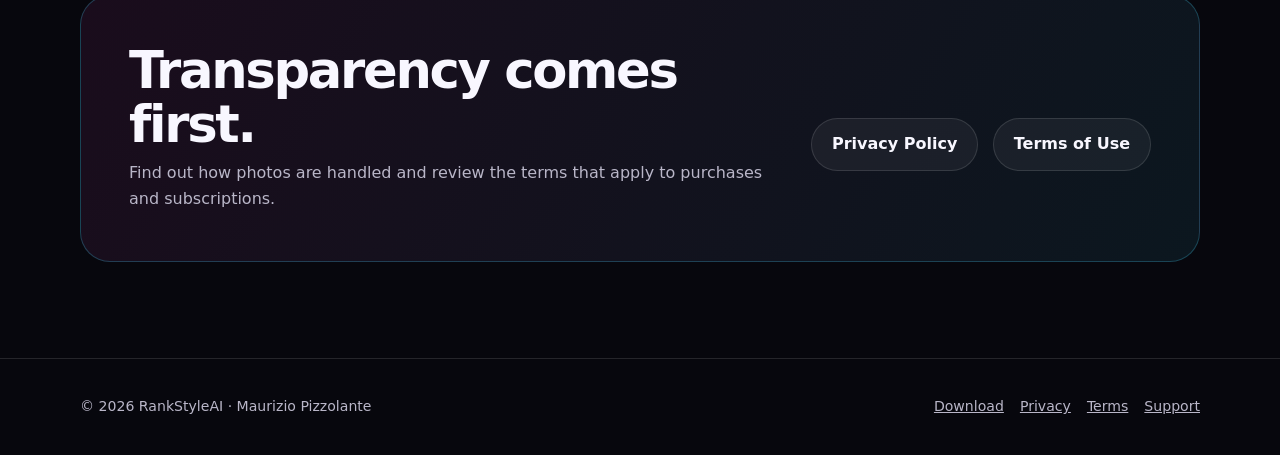
==== commit 3a946adf: "Add files via upload" ====
--- a/index.html
+++ b/index.html
@@ -1,6 +1,6 @@
 <!doctype html>
 <html lang="it"><head><meta charset="utf-8"><meta name="viewport" content="width=device-width, initial-scale=1"><meta name="theme-color" content="#07070d"><meta name="description" content="RankStyleAI trasforma una foto del tuo outfit in un punteggio e consigli di stile personalizzati."><meta property="og:type" content="website"><meta property="og:title" content="RankStyleAI"><meta property="og:url" content="https://rankstyleai-site.pages.dev/"><meta property="og:image" content="https://rankstyleai-site.pages.dev/og.png"><title>RankStyleAI</title><link rel="icon" href="icon.png" type="image/png"><link rel="stylesheet" href="styles.css"><script src="lang.js" defer></script></head>
 <body>
-  <div data-language-content="it"><a class="skip-link" href="#content-it">Vai al contenuto</a><header class="site-header"><nav class="nav" aria-label="Navigazione principale"><a class="brand" href="./"><span class="brand-mark">RS</span><span class="brand-name">RankStyleAI</span></a><div class="nav-links"><a href="#come-funziona-it">Come funziona</a><a href="privacy/">Privacy</a><a href="support/">Supporto</a><span class="language-switch" aria-label="Seleziona lingua"><button type="button" data-language-choice="it">IT</button><button type="button" data-language-choice="en">EN</button></span></div></nav></header><main id="content-it"><section class="hero shell"><div><p class="eyebrow">Il tuo stile, misurato meglio</p><h1>Scopri il tuo <span class="gradient-text">potenziale.</span></h1><p class="lead">Carica una foto del tuo outfit, scopri il RankStyle Index e ricevi consigli concreti su colori, fit, proporzioni e accessori.</p><div class="actions"><a class="button button-primary" href="https://apps.apple.com/it/app/rankstyleai/id6797046688" target="_blank">Scarica per iOS</a><a class="button button-primary" href="https://play.google.com/store/apps/details?id=com.rankstyleai.app" target="_blank">Scarica per Android</a></div></div><div class="hero-art" aria-label="Esempio di RankStyle Index pari a 86 su 100"><div class="orb"></div><div class="score-card"><div class="score-kicker">RankStyle Index</div><div class="score">86</div><div class="score-label">Stile forte · Potenziale 94</div><div class="score-bar"></div></div></div></section><section class="section shell" id="come-funziona-it"><div class="section-heading"><p class="eyebrow">Come funziona</p><h2>Una lettura chiara del tuo outfit.</h2><p>RankStyleAI analizza esclusivamente ciò che è visibile: abbigliamento, accessori e composizione del look.</p></div><div class="grid"><article class="card"><span class="card-number">01</span><h3>Scegli una foto</h3><p>Scatta o seleziona un’immagine in cui il tuo outfit sia chiaramente visibile.</p></article><article class="card"><span class="card-number">02</span><h3>Ottieni RSI e RSP</h3><p>Scopri il punteggio attuale e il potenziale realistico raggiungibile con piccoli miglioramenti.</p></article><article class="card"><span class="card-number">03</span><h3>Migliora i dettagli</h3><p>Ricevi indicazioni pratiche su fit, palette, proporzioni, calzature e accessori.</p></article></div></section><section class="section shell"><div class="legal-callout"><div><h2>Trasparenza prima di tutto.</h2><p>Scopri come vengono trattate le foto e consulta le condizioni applicabili agli acquisti e agli abbonamenti.</p></div><div class="actions"><a class="button button-secondary" href="privacy/">Privacy Policy</a><a class="button button-secondary" href="terms/">Termini di utilizzo</a></div></div></section></main><footer class="site-footer"><div class="footer-inner"><span>© 2026 RankStyleAI · Maurizio Pizzolante</span><div class="footer-links"><a href="privacy/">Privacy</a><a href="terms/">Termini</a><a href="support/">Supporto</a></div></div></footer></div>
-  <div data-language-content="en" hidden><a class="skip-link" href="#content-en">Skip to content</a><header class="site-header"><nav class="nav" aria-label="Main navigation"><a class="brand" href="./"><span class="brand-mark">RS</span><span class="brand-name">RankStyleAI</span></a><div class="nav-links"><a href="#how-it-works-en">How it works</a><a href="privacy/">Privacy</a><a href="support/">Support</a><span class="language-switch" aria-label="Choose language"><button type="button" data-language-choice="it">IT</button><button type="button" data-language-choice="en">EN</button></span></div></nav></header><main id="content-en"><section class="hero shell"><div><p class="eyebrow">Your style, measured better</p><h1>Discover your <span class="gradient-text">potential.</span></h1><p class="lead">Upload a photo of your outfit, discover your RankStyle Index and receive practical advice on colours, fit, proportions and accessories.</p><div class="actions"><a class="button button-primary" href="https://apps.apple.com/it/app/rankstyleai/id6797046688" target="_blank">Download for iOS</a><a class="button button-primary" href="https://play.google.com/store/apps/details?id=com.rankstyleai.app" target="_blank">Download for Android</a></div></div><div class="hero-art" aria-label="Example RankStyle Index score: 86 out of 100"><div class="orb"></div><div class="score-card"><div class="score-kicker">RankStyle Index</div><div class="score">86</div><div class="score-label">Strong style · Potential 94</div><div class="score-bar"></div></div></div></section><section class="section shell" id="how-it-works-en"><div class="section-heading"><p class="eyebrow">How it works</p><h2>A clear read of your outfit.</h2><p>RankStyleAI analyses only what is visible: clothing, accessories and the composition of your look.</p></div><div class="grid"><article class="card"><span class="card-number">01</span><h3>Choose a photo</h3><p>Take or select an image where your outfit is clearly visible.</p></article><article class="card"><span class="card-number">02</span><h3>Get RSI and RSP</h3><p>Discover your current score and the realistic potential you can reach with small improvements.</p></article><article class="card"><span class="card-number">03</span><h3>Improve the details</h3><p>Receive practical guidance on fit, palette, proportions, footwear and accessories.</p></article></div></section><section class="section shell"><div class="legal-callout"><div><h2>Transparency comes first.</h2><p>Find out how photos are handled and review the terms that apply to purchases and subscriptions.</p></div><div class="actions"><a class="button button-secondary" href="privacy/">Privacy Policy</a><a class="button button-secondary" href="terms/">Terms of Use</a></div></div></section></main><footer class="site-footer"><div class="footer-inner"><span>© 2026 RankStyleAI · Maurizio Pizzolante</span><div class="footer-links"><a href="privacy/">Privacy</a><a href="terms/">Terms</a><a href="support/">Support</a></div></div></footer></div>
+  <div data-language-content="it"><a class="skip-link" href="#content-it">Vai al contenuto</a><header class="site-header"><nav class="nav" aria-label="Navigazione principale"><a class="brand" href="./"><span class="brand-mark">RS</span><span class="brand-name">RankStyleAI</span></a><div class="nav-links"><a href="#come-funziona-it">Come funziona</a><a href="download/">Download</a><a href="privacy/">Privacy</a><a href="support/">Supporto</a><span class="language-switch" aria-label="Seleziona lingua"><button type="button" data-language-choice="it">IT</button><button type="button" data-language-choice="en">EN</button></span></div></nav></header><main id="content-it"><section class="hero shell"><div><p class="eyebrow">Il tuo stile, misurato meglio</p><h1>Scopri il tuo <span class="gradient-text">potenziale.</span></h1><p class="lead">Carica una foto del tuo outfit, scopri il RankStyle Index e ricevi consigli concreti su colori, fit, proporzioni e accessori.</p><div class="actions"><a class="button button-primary" href="https://apps.apple.com/it/app/rankstyleai/id6797046688" target="_blank">Scarica per iOS</a><a class="button button-primary" href="https://play.google.com/store/apps/details?id=com.rankstyleai.app" target="_blank">Scarica per Android</a></div></div><div class="hero-art" aria-label="Esempio di RankStyle Index pari a 86 su 100"><div class="orb"></div><div class="score-card"><div class="score-kicker">RankStyle Index</div><div class="score">86</div><div class="score-label">Stile forte · Potenziale 94</div><div class="score-bar"></div></div></div></section><section class="section shell" id="come-funziona-it"><div class="section-heading"><p class="eyebrow">Come funziona</p><h2>Una lettura chiara del tuo outfit.</h2><p>RankStyleAI analizza esclusivamente ciò che è visibile: abbigliamento, accessori e composizione del look.</p></div><div class="grid"><article class="card"><span class="card-number">01</span><h3>Scegli una foto</h3><p>Scatta o seleziona un’immagine in cui il tuo outfit sia chiaramente visibile.</p></article><article class="card"><span class="card-number">02</span><h3>Ottieni RSI e RSP</h3><p>Scopri il punteggio attuale e il potenziale realistico raggiungibile con piccoli miglioramenti.</p></article><article class="card"><span class="card-number">03</span><h3>Migliora i dettagli</h3><p>Ricevi indicazioni pratiche su fit, palette, proporzioni, calzature e accessori.</p></article></div></section><section class="section shell"><div class="legal-callout"><div><h2>Trasparenza prima di tutto.</h2><p>Scopri come vengono trattate le foto e consulta le condizioni applicabili agli acquisti e agli abbonamenti.</p></div><div class="actions"><a class="button button-secondary" href="privacy/">Privacy Policy</a><a class="button button-secondary" href="terms/">Termini di utilizzo</a></div></div></section></main><footer class="site-footer"><div class="footer-inner"><span>© 2026 RankStyleAI · Maurizio Pizzolante</span><div class="footer-links"><a href="download/">Download</a><a href="privacy/">Privacy</a><a href="terms/">Termini</a><a href="support/">Supporto</a></div></div></footer></div>
+  <div data-language-content="en" hidden><a class="skip-link" href="#content-en">Skip to content</a><header class="site-header"><nav class="nav" aria-label="Main navigation"><a class="brand" href="./"><span class="brand-mark">RS</span><span class="brand-name">RankStyleAI</span></a><div class="nav-links"><a href="#how-it-works-en">How it works</a><a href="download/">Download</a><a href="privacy/">Privacy</a><a href="support/">Support</a><span class="language-switch" aria-label="Choose language"><button type="button" data-language-choice="it">IT</button><button type="button" data-language-choice="en">EN</button></span></div></nav></header><main id="content-en"><section class="hero shell"><div><p class="eyebrow">Your style, measured better</p><h1>Discover your <span class="gradient-text">potential.</span></h1><p class="lead">Upload a photo of your outfit, discover your RankStyle Index and receive practical advice on colours, fit, proportions and accessories.</p><div class="actions"><a class="button button-primary" href="https://apps.apple.com/it/app/rankstyleai/id6797046688" target="_blank">Download for iOS</a><a class="button button-primary" href="https://play.google.com/store/apps/details?id=com.rankstyleai.app" target="_blank">Download for Android</a></div></div><div class="hero-art" aria-label="Example RankStyle Index score: 86 out of 100"><div class="orb"></div><div class="score-card"><div class="score-kicker">RankStyle Index</div><div class="score">86</div><div class="score-label">Strong style · Potential 94</div><div class="score-bar"></div></div></div></section><section class="section shell" id="how-it-works-en"><div class="section-heading"><p class="eyebrow">How it works</p><h2>A clear read of your outfit.</h2><p>RankStyleAI analyses only what is visible: clothing, accessories and the composition of your look.</p></div><div class="grid"><article class="card"><span class="card-number">01</span><h3>Choose a photo</h3><p>Take or select an image where your outfit is clearly visible.</p></article><article class="card"><span class="card-number">02</span><h3>Get RSI and RSP</h3><p>Discover your current score and the realistic potential you can reach with small improvements.</p></article><article class="card"><span class="card-number">03</span><h3>Improve the details</h3><p>Receive practical guidance on fit, palette, proportions, footwear and accessories.</p></article></div></section><section class="section shell"><div class="legal-callout"><div><h2>Transparency comes first.</h2><p>Find out how photos are handled and review the terms that apply to purchases and subscriptions.</p></div><div class="actions"><a class="button button-secondary" href="privacy/">Privacy Policy</a><a class="button button-secondary" href="terms/">Terms of Use</a></div></div></section></main><footer class="site-footer"><div class="footer-inner"><span>© 2026 RankStyleAI · Maurizio Pizzolante</span><div class="footer-links"><a href="download/">Download</a><a href="privacy/">Privacy</a><a href="terms/">Terms</a><a href="support/">Support</a></div></div></footer></div>
 </body></html>
